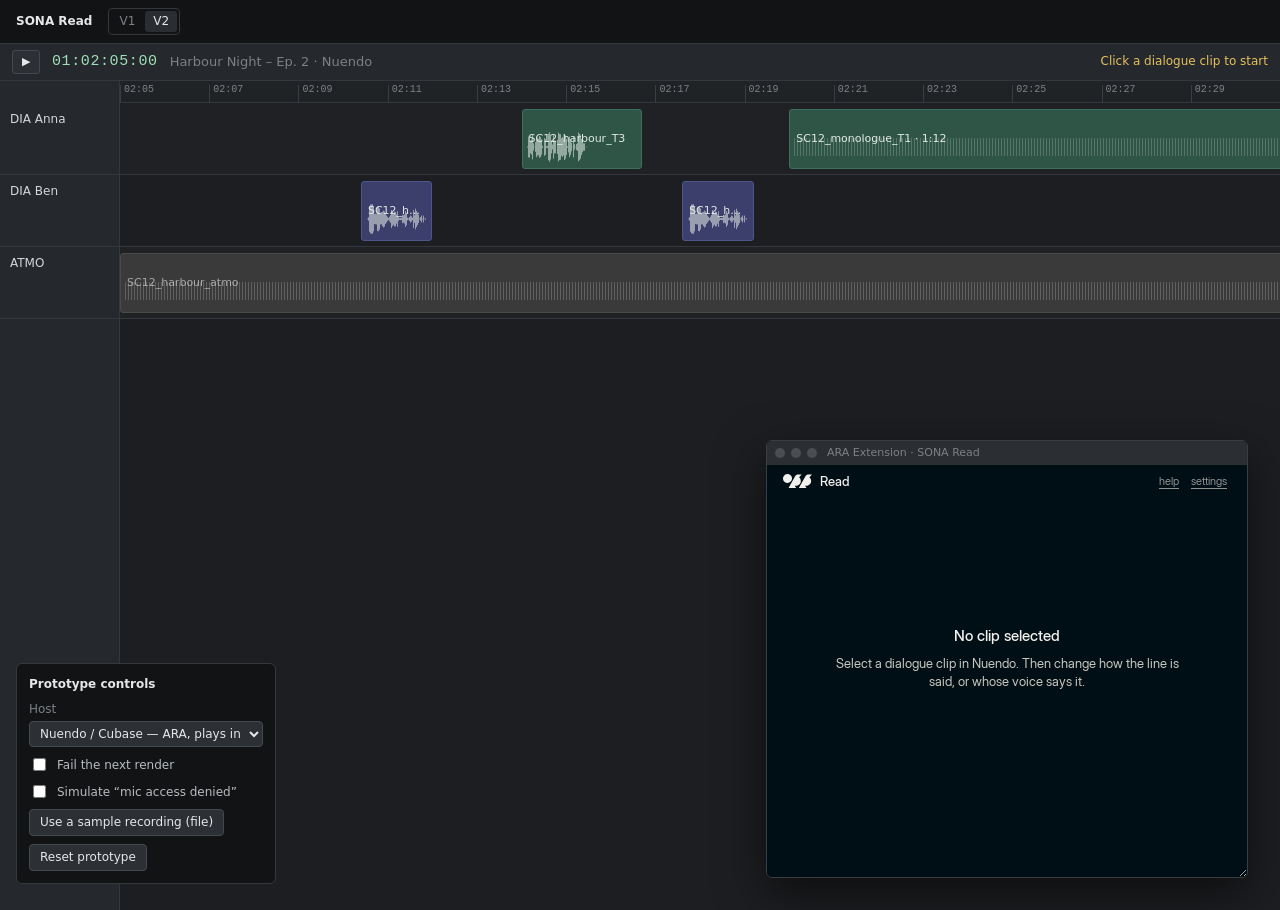
==== prototype/flow-1-read-v3/index.html @ c4835a4c "Prototype V1/V2: take length follows the read, word-fix fixes, no length warning - Takes are stretch" ====
<!doctype html>
<html lang="en">
<head>
  <meta charset="utf-8">
  <meta name="viewport" content="width=device-width, initial-scale=1">
  <title>SONA Read — prototype V2</title>
  <link rel="stylesheet" href="styles.css">
  <link rel="stylesheet" href="sona-v3.css">
  <style>
    /* Prototype version switch (not part of the product) */
    .proto-bar { align-items: center; }
    .proto-ver { display: inline-flex; gap: 2px; padding: 2px; border: 1px solid var(--host-border); border-radius: 4px; align-self: center; }
    .proto-ver a { padding: 2px 8px; border-radius: 3px; color: var(--host-text-dim); text-decoration: none; font-weight: 500; }
    .proto-ver a:hover { color: #e6e7e8; }
    .proto-ver a[aria-current="page"] { background: #2a2e33; color: #e6e7e8; }
  </style>
</head>
<body>

  <!-- Prototype bar (not part of the product) -->
  <header class="proto-bar">
    <div class="proto-bar__title"><strong>SONA Read</strong></div>
    <nav class="proto-ver" aria-label="Prototype version"><a href="../flow-1-read-v2/index.html" data-port="5174">V1</a><a href="../flow-1-read-v3/index.html" data-port="5176" aria-current="page">V2</a></nav>
  </header>

  <!-- Fake host (DAW) -->
  <main class="host" id="host">
    <div class="host__transport">
      <button class="host-btn" id="hostPlay" title="Play the selected clip from the timeline (Space when the host has focus)">▶</button>
      <span class="host__tc num" id="hostTc">01:02:05:00</span>
      <span class="host__project" id="hostProject">Harbour Night – Ep. 2 · Nuendo</span>
      <span class="host__hint" id="hostHint">Click a dialogue clip to start</span>
    </div>

    <div class="host__arrange">
      <div class="host__tracks" id="trackHeads"></div>
      <div class="host__timeline" id="timeline">
        <div class="ruler" id="ruler"></div>
        <div class="lanes" id="lanes"></div>
        <div class="drop-new" id="dropNew">Drop here to create a new track</div>
        <div class="host__playhead" id="hostPlayhead" hidden></div>
      </div>
    </div>

    <!-- Plugin window, as the host shows it -->
    <section class="plug-window" id="plugWindow" aria-label="SONA Read plugin window">
      <div class="plug-window__chrome" id="plugChrome">
        <span class="chrome-dots" aria-hidden="true"><i></i><i></i><i></i></span>
        <span class="chrome-title" id="chromeTitle">ARA Extension · SONA Read</span>
      </div>

      <!-- ===== SONA plugin UI ===== -->
      <div class="sona" id="sona" data-state="noclip">
        <header class="s-header">
          <div class="s-brand">
            <img src="assets/logo/SONA_Bildmarke_Light.svg" alt="SONA" class="s-brand__mark">
            <span class="s-brand__name">Read</span>
          </div>
          <nav class="s-header__links">
            <button class="link" type="button" title="How SONA Read works" id="helpBtn">help</button>
            <button class="link" type="button" title="Settings (prototype: not built)">settings</button>
          </nav>
        </header>

        <!-- The line being fixed: its own full-width section (never an input slot) -->
        <section class="s-line" id="clip" hidden>
          <div class="s-line__meta">
            <span class="s-line__lock" title="The original clip. SONA never overwrites it."><svg viewBox="0 0 16 16" aria-hidden="true"><rect x="3.5" y="7" width="9" height="6.5" rx="1"/><path d="M5.5 7V5a2.5 2.5 0 0 1 5 0v2"/></svg></span>
            <b id="clipWho">ANNA</b><span id="clipMeta">· 2.7 s · SC12_harbour_T3</span>
          </div>
          <div class="s-line__text" id="clipText" data-fill>We have to leave before the storm reaches the coast.</div>
          <button class="pbtn" id="playOriginal" type="button" aria-label="Play the original" title="Play the original">
            <svg class="pbtn__ring" viewBox="0 0 34 34" aria-hidden="true"><circle cx="17" cy="17" r="16"/></svg>
            <svg class="pbtn__play" viewBox="0 0 16 16" aria-hidden="true"><path d="M5 3.5v9l7-4.5z"/></svg>
            <canvas class="pbtn__wave" aria-hidden="true"></canvas>
          </button>
          <div class="s-line__full" id="clipFull"><span data-fill></span></div>
        </section>

        <!-- Direction: what to change, described by the result. Chosen up front, one reference per direction -->
        <div class="s-dir" id="dirRow" role="radiogroup" aria-label="What to change" hidden></div>

        <!-- The result: take cells + the player (or the record / voice start) as one block, centred in the free space -->
        <div class="s-result" id="result">
          <div class="s-takes" id="takesRow" hidden>
            <span class="s-takes__label">Take</span>
            <div class="s-takes__chips" id="takeChips"></div>
          </div>
          <div class="s-work" id="work"></div>
        </div>

        <!-- Status line: only when there is something to say or do -->
        <p class="s-status" id="status" aria-live="polite"></p>
        <p class="s-substatus" id="substatus" hidden></p>

        <!-- Bottom row: the AI notice (required on every SONA render) on the left, actions on the right -->
        <div class="s-actions">
          <p class="s-foot" title="Results are AI generated. Please ensure human review prior to external use. Every take carries a SONA Verify watermark.">AI-generated · SONA Verify</p>
          <div class="s-actions__right">
            <div class="s-actions__left" id="actionsLeft"></div>
            <div class="split" id="primaryGroup">
              <button class="btn btn--primary" id="primary" type="button" disabled>Render take</button>
              <button class="btn btn--primary split__next" id="primaryNext" type="button" hidden aria-label="Apply and go to the next line">&amp; next<svg viewBox="0 0 12 12" aria-hidden="true"><path d="M4.5 3 7.5 6l-3 3"/></svg></button>
            </div>
          </div>
        </div>

        <input type="file" id="fileInput" accept="audio/*,.wav,.aif,.aiff,.mp3,.m4a" hidden>
        <div class="s-dropover" aria-hidden="true" id="dropText">Drop a recording to use its intonation</div>
      </div>
    </section>
  </main>

  <!-- Prototype controls (not part of the product) -->
  <aside class="proto-panel" id="protoPanel">
    <div class="proto-panel__title">Prototype controls</div>
    <label class="proto-field">Host
      <select id="optHost">
        <option value="nuendo">Nuendo / Cubase — ARA, plays in place</option>
        <option value="reaper">REAPER — ARA + item takes</option>
        <option value="protools">Pro Tools — AudioSuite render</option>
        <option value="premiere">Premiere Pro — panel, new track</option>
      </select>
    </label>
    <label class="proto-check"><input type="checkbox" id="optFailNext"> Fail the next render</label>
    <label class="proto-check"><input type="checkbox" id="optDenyMic"> Simulate “mic access denied”</label>
    <button class="proto-btn" id="optSample" type="button">Use a sample recording (file)</button>
    <button class="proto-btn" id="optReset" type="button">Reset prototype</button>
  </aside>

  <script>
    // Each version also runs on its own local server (5174 = v2, 5176 = v3): point the switch there
    (function () {
      if (location.port !== '5174' && location.port !== '5176') return;
      document.querySelectorAll('.proto-ver a').forEach(function (a) { a.href = location.protocol + '//' + location.hostname + ':' + a.dataset.port + '/'; });
    })();
  </script>
  <script src="app.js"></script>
</body>
</html>
---- prototype/flow-1-read-v3/styles.css ----
/* =========================================================
   SONA brand — Inter Display (from Brand Kit)
   ========================================================= */
@font-face { font-family: "Inter Display"; src: url("assets/fonts/InterDisplay-Regular.ttf") format("truetype"); font-weight: 400; font-display: swap; }
@font-face { font-family: "Inter Display"; src: url("assets/fonts/InterDisplay-Medium.ttf") format("truetype"); font-weight: 500; font-display: swap; }
@font-face { font-family: "Inter Display"; src: url("assets/fonts/InterDisplay-SemiBold.ttf") format("truetype"); font-weight: 600; font-display: swap; }
@font-face { font-family: "Inter Display"; src: url("assets/fonts/InterDisplay-Bold.ttf") format("truetype"); font-weight: 700; font-display: swap; }

/* =========================================================
   SONA UI tokens (draft v0.1, from research doc 08 §10,
   colour roles from doc 10 §2.1)
   Sky  = the actor's voice (clip chip, every rendered take)
   Neutral + mic icon = your read
   Burn = actions and live states only (record lamp, primary, selected take, errors)
   ========================================================= */
:root {
  --sona-blue-moon: #000e16;
  --sona-diaslide: #c9c7bd;
  --sona-offwhite: #f2f1ed;
  --sona-burn: #ff4519;
  --sona-sky: #99abff;

  --bg: var(--sona-blue-moon);
  --surface-1: #0b1820;
  --surface-2: #15232c;
  --border-subtle: #2a3740;
  --border-strong: #66737b;
  --text-primary: var(--sona-offwhite);
  --text-secondary: var(--sona-diaslide);
  --text-muted: #8e9192;
  --text-disabled: #5c6569;
  --accent: var(--sona-burn);
  --accent-hover: #ff6a45;
  --accent-pressed: #e03a12;
  --on-accent: var(--sona-blue-moon);
  --actor: var(--sona-sky);
  --you: #8e9192;            /* your read: neutral grey dots + mic icon (never ships) */
  --warning: #ffc14d;
  --error-surface: #2a1410;
  --focus-ring: var(--sona-offwhite);

  --font: "Inter Display", "Inter", system-ui, sans-serif;
  --fs-caption: 11px; --lh-caption: 14px;
  --fs-meta: 11px; --lh-meta: 14px;   /* type scale: 11 · 13 · 15 */
  --fs-ui: 13px; --lh-ui: 18px;
  --fs-line: 15px; --lh-line: 20px;

  --space-1: 2px; --space-2: 4px; --space-3: 8px; --space-4: 12px; --space-5: 16px; --space-6: 24px;
  --radius-box: 2px;
  --control-h: 28px;

  --dur-1: 80ms; --dur-2: 120ms; --dur-3: 200ms;
  --ease: cubic-bezier(0.2, 0, 0, 1);

  /* Host (DAW) — deliberately neutral, not SONA brand */
  --host-bg: #1c1e21;
  --host-panel: #25282c;
  --host-border: #34383d;
  --host-text: #b9bcc0;
  --host-text-dim: #7d8186;
}

* { box-sizing: border-box; }
html, body { margin: 0; height: 100%; }
body {
  background: var(--host-bg);
  color: var(--host-text);
  font: 13px/1.4 system-ui, -apple-system, "Segoe UI", sans-serif;
  overflow: hidden;
}
.num { font-variant-numeric: tabular-nums; }
:focus-visible { outline: 2px solid var(--focus-ring); outline-offset: 2px; }
[hidden] { display: none !important; }

/* =========================================================
   Prototype bar & panel (outside the product)
   ========================================================= */
.proto-bar {
  display: flex; gap: 16px; align-items: baseline; flex-wrap: wrap;
  padding: 8px 16px; background: #111315; border-bottom: 1px solid var(--host-border);
  font-size: 12px; color: var(--host-text-dim);
}
.proto-bar__title strong { color: #e6e7e8; }
.proto-panel {
  position: fixed; left: 16px; bottom: 16px; width: 260px; z-index: 20;
  background: #111315; border: 1px solid var(--host-border); border-radius: 6px;
  padding: 12px; font-size: 12px; color: var(--host-text);
  display: flex; flex-direction: column; gap: 8px;
}
.proto-panel__title { font-weight: 600; color: #e6e7e8; }
.proto-check { display: flex; gap: 8px; align-items: center; cursor: pointer; }
.proto-btn {
  align-self: flex-start; background: #2c3035; color: #e6e7e8; border: 1px solid #44494f;
  border-radius: 4px; padding: 4px 10px; font: inherit; cursor: pointer;
}
.proto-btn:hover { background: #353a40; }
.proto-panel__keys { margin: 0; color: var(--host-text-dim); line-height: 1.5; }
.proto-field { display: flex; flex-direction: column; gap: 4px; color: var(--host-text-dim); }
.proto-field select {
  font: inherit; color: #e6e7e8; background: #2c3035; border: 1px solid #44494f; border-radius: 4px; padding: 4px 6px;
}
.proto-panel__keys b { color: var(--host-text); font-weight: 600; }

/* =========================================================
   Host (fake DAW)
   ========================================================= */
.host { position: relative; height: calc(100% - 34px); display: flex; flex-direction: column; }
.host__transport {
  display: flex; align-items: center; gap: 12px; padding: 6px 12px;
  background: var(--host-panel); border-bottom: 1px solid var(--host-border);
}
.host-btn {
  width: 28px; height: 24px; border-radius: 3px; border: 1px solid #44494f;
  background: #2c3035; color: #e6e7e8; cursor: pointer; font-size: 11px;
}
.host-btn[aria-pressed="true"] { background: #3d7a5a; border-color: #4f9a72; }
.host__tc { font: 15px/1 ui-monospace, "SF Mono", Menlo, monospace; color: #9fe0b8; letter-spacing: 0.04em; }
.host__project { color: var(--host-text-dim); }
.host__hint { margin-left: auto; color: #e6c15c; font-size: 12px; }

.host__arrange { flex: 1; display: flex; min-height: 0; }
.host__tracks { width: 120px; flex: none; background: var(--host-panel); border-right: 1px solid var(--host-border); padding-top: 22px; }
.track-head { height: 72px; padding: 8px 10px; border-bottom: 1px solid var(--host-border); font-size: 12px; color: #d4d6d9; }
.host__timeline { position: relative; flex: 1; overflow: hidden; }
.ruler { height: 22px; border-bottom: 1px solid var(--host-border); position: relative; background: #202326; }
.ruler span { position: absolute; top: 4px; font: 10px/1 ui-monospace, Menlo, monospace; color: var(--host-text-dim); padding-left: 3px; border-left: 1px solid #3a3e43; height: 18px; }
.lane { position: relative; height: 72px; border-bottom: 1px solid var(--host-border); }
.lane:nth-child(odd) { background: #1f2124; }

.clip {
  position: absolute; top: 6px; height: 60px; border-radius: 3px; overflow: hidden;
  background: #2f5547; border: 1px solid #3f6f5d; color: #dfe9e4; cursor: pointer;
  font-size: 11px; padding: 3px 6px; text-align: left; font-family: inherit;
}
.clip[data-track="1"] { background: #3c3f6b; border-color: #50548a; }
.clip[data-track="2"] { background: #3a3a3a; border-color: #4a4a4a; cursor: default; color: #a8a8a8; }
.clip:hover:not([data-track="2"]) { filter: brightness(1.12); }
.clip[aria-selected="true"] { outline: 2px solid #f0f0f0; outline-offset: -1px; filter: brightness(1.15); }
.clip__name { white-space: nowrap; overflow: hidden; text-overflow: ellipsis; display: block; }
.clip__wave { position: absolute; left: 4px; right: 4px; bottom: 6px; height: 30px; opacity: .55; }
.clip__tag {
  position: absolute; right: 4px; top: 3px; font-size: 10px; padding: 0 4px; border-radius: 2px;
  background: var(--sona-sky); color: var(--sona-blue-moon); font-weight: 600;
}
/* plays in place (ARA, not printed) vs written into the timeline */
.clip__tag--virtual { background: transparent; color: var(--sona-sky); border: 1px dashed var(--sona-sky); }
.clip__take {
  position: absolute; left: 4px; bottom: 2px; font-size: 10px; color: #fff; background: rgba(0,0,0,.45);
  padding: 0 4px; border-radius: 2px;
}
.clip--sona { background: #2c355e; border-color: var(--sona-sky); cursor: default; }
.lane.is-drop, .drop-new.is-drop { background: rgba(153,171,255,.12); }
.drop-new {
  height: 40px; margin: 6px 8px; border: 1px dashed #3a3e43; border-radius: 3px; display: none;
  align-items: center; justify-content: center; color: var(--host-text-dim); font-size: 11px;
}
body.is-dragging .drop-new { display: flex; }
.host__playhead { position: absolute; top: 0; bottom: 0; width: 1px; background: #f0f0f0; pointer-events: none; }

/* Plugin window as hosted */
.plug-window {
  position: absolute; right: 32px; bottom: 32px; z-index: 10;
  border-radius: 6px; overflow: hidden; box-shadow: 0 16px 48px rgba(0,0,0,.55);
  border: 1px solid #3a3e43; background: var(--bg);
}
.plug-window__chrome {
  height: 24px; display: flex; align-items: center; gap: 10px; padding: 0 8px;
  background: #2b2e32; color: var(--host-text-dim); font-size: 11px; cursor: move; user-select: none;
}
.chrome-dots { display: inline-flex; gap: 6px; }
.chrome-dots i { width: 10px; height: 10px; border-radius: 50%; background: #4a4e53; display: block; }

/* =========================================================
   SONA plugin UI
   ========================================================= */
.sona {
  width: 480px; height: 376px; min-width: 420px; min-height: 330px; max-width: 900px; max-height: 640px;
  resize: both; overflow: hidden;
  display: flex; flex-direction: column;
  padding: 0 var(--space-4) var(--space-2);
  background: var(--bg); color: var(--text-primary);
  font-family: var(--font); font-size: var(--fs-ui); line-height: var(--lh-ui);
  -webkit-font-smoothing: antialiased;
}
.sona button { font-family: var(--font); }

/* Header */
.s-header { height: 32px; flex: none; display: flex; align-items: center; justify-content: space-between; }
.s-brand { display: flex; align-items: center; gap: var(--space-3); }
.s-brand__mark { height: 14px; width: auto; display: block; }
.s-brand__name { font-size: var(--fs-ui); font-weight: 500; color: var(--text-primary); letter-spacing: .01em; }
.s-header__links { display: flex; gap: var(--space-2); }

/* Tertiary link (brand: underlined text link) */
.link {
  background: none; border: 0; color: var(--text-secondary); cursor: pointer;
  font: 400 var(--fs-meta)/var(--lh-meta) var(--font);
  text-decoration: underline; text-underline-offset: 3px; text-decoration-thickness: 1px;
  padding: 4px 4px; min-height: 24px;
}
.link:hover { color: var(--text-primary); }
.link:disabled { opacity: .4; cursor: default; }

/* Clip chip */
.s-clip {
  flex: none; border: 1px solid var(--border-subtle); background: var(--surface-1);
  border-radius: var(--radius-box); padding: 6px var(--space-3) 6px; margin-bottom: var(--space-3);
}
.s-clip__row { display: flex; align-items: center; gap: var(--space-3); min-width: 0; }
.voice-dot { width: 10px; height: 10px; border-radius: 50%; background: var(--actor); flex: none; }
.s-clip__who { color: var(--actor); font-weight: 600; font-size: var(--fs-meta); letter-spacing: .08em; }
.s-clip__meta { color: var(--text-secondary); font-size: var(--fs-meta); white-space: nowrap; overflow: hidden; text-overflow: ellipsis; min-width: 0; flex: 1; }
.s-clip__lock { color: var(--text-muted); display: inline-flex; }
.s-clip__lock svg { width: 14px; height: 14px; fill: none; stroke: currentColor; stroke-width: 1.5; }
.s-clip__text { margin: 2px 0 0 18px; color: var(--text-muted); font-size: var(--fs-meta); line-height: var(--lh-meta); white-space: nowrap; overflow: hidden; text-overflow: ellipsis; }
.s-clip[data-warn="true"] { border-color: var(--warning); }
.s-clip[data-warn="true"] .s-clip__meta { color: var(--warning); }

/* Icon button */
.icon-btn {
  width: 24px; height: 24px; flex: none; display: inline-grid; place-items: center;
  background: none; border: 0; color: var(--text-secondary); cursor: pointer; border-radius: var(--radius-box);
}
.icon-btn:hover { background: var(--surface-2); color: var(--text-primary); }
.icon-btn svg { width: 14px; height: 14px; fill: currentColor; }
.icon-btn:disabled { opacity: .3; cursor: default; background: none; }
.icon-btn[data-playing="true"] { color: var(--actor); }

/* Work area */
.s-work { flex: 1; min-height: 0; display: flex; flex-direction: column; justify-content: center; gap: var(--space-3); }
/* Once there is a read / take, the strips sit right under the clip chip — the eye goes clip → read → take */
.sona[data-state="review"] .s-work,
.sona[data-state="rendering"] .s-work,
.sona[data-state="takes"] .s-work,
.sona[data-state="applied"] .s-work { justify-content: flex-start; padding-top: var(--space-2); }
.work-empty { text-align: center; display: flex; flex-direction: column; align-items: center; gap: var(--space-3); }
.work-empty__title { font-size: var(--fs-line); line-height: var(--lh-line); font-weight: 500; margin: 0; }
.work-empty__text { color: var(--text-secondary); margin: 0; max-width: 360px; font-size: var(--fs-ui); }

/* "How it works" model: actor voice + your read -> take */
.model { display: flex; align-items: center; gap: var(--space-3); color: var(--text-secondary); font-size: var(--fs-meta); margin-top: var(--space-2); }
.model__item { display: inline-flex; align-items: center; gap: 6px; }
.model__op { color: var(--text-muted); }
.model .voice-dot { width: 8px; height: 8px; }
.mic-ico { width: 14px; height: 14px; fill: none; stroke: var(--you); stroke-width: 1.5; flex: none; }


/* Record control */
.rec { display: flex; align-items: center; gap: var(--space-4); }
.rec-btn {
  width: 44px; height: 44px; border-radius: 50%; flex: none; cursor: pointer; padding: 0;
  border: 2px solid var(--accent); background: transparent; display: grid; place-items: center;
  transition: transform var(--dur-2) var(--ease);
}
.rec-btn::after { content: ""; width: 16px; height: 16px; border-radius: 50%; background: var(--accent); transition: border-radius var(--dur-2) var(--ease); }
.rec-btn:disabled { opacity: .4; cursor: default; transform: none; }
.rec-btn[data-mode="armed"] { animation: blink 1s steps(1) infinite; }
.rec-btn[data-mode="recording"] { background: var(--accent); }
.rec-btn[data-mode="recording"]::after { background: var(--on-accent); border-radius: 2px; width: 12px; height: 12px; }
@keyframes blink { 50% { opacity: .25; } }
.rec__text { display: flex; flex-direction: column; gap: 2px; min-width: 0; }
.rec__title { font-size: var(--fs-line); line-height: var(--lh-line); font-weight: 500; }
.rec__sub { color: var(--text-secondary); font-size: var(--fs-meta); }
.rec__mic { display: inline-flex; align-items: center; gap: 6px; color: var(--text-muted); font-size: var(--fs-meta); }
.rec__count { font-size: 28px; line-height: 1; font-weight: 500; color: var(--accent); font-variant-numeric: tabular-nums; min-width: 44px; text-align: center; }
.rec__time { font-size: var(--fs-line); font-weight: 500; }
.rec__time .lamp { display: inline-block; width: 8px; height: 8px; border-radius: 50%; background: var(--accent); margin-right: 6px; vertical-align: 1px; }
.rec__time small { color: var(--text-muted); font-size: var(--fs-meta); font-weight: 400; }

/* Centered record block: dot ring + button on top, text below */
.rec--stack { flex-direction: column; align-items: center; text-align: center; gap: 2px; }
.rec--stack .rec__mic { justify-content: center; margin-top: 2px; }
.rec--stack .rec__sub { display: inline-flex; align-items: center; gap: 6px; }
.rec--locked .rec-stage { opacity: .45; }
.rec-stage { position: relative; width: 100px; height: 100px; flex: none; }
.rec-ring { position: absolute; inset: 0; width: 100%; height: 100%; }
.rec-stage .rec-btn { position: absolute; left: 50%; top: 50%; width: 44px; height: 44px; margin: -22px 0 0 -22px; }
/* Hover micro-animation: the lamp grows a step, the ring arms outward (JS, stepped) */
.rec-btn[data-act="record"]:hover:not(:disabled)::after,
.rec-btn[data-act="record"]:focus-visible::after { transform: scale(1.18); }
.rec-btn::after { transition: transform var(--dur-2) steps(2, end), border-radius var(--dur-2) var(--ease); }
.rec-btn[data-act="record"]:active:not(:disabled) { transform: scale(.96); }
.rec-btn__count { font: 500 20px/1 var(--font); color: var(--accent); }
.rec-btn[data-mode="armed"]::after { display: none; }
.rec-btn[data-mode="armed"] { animation: none; }

/* Count-in: only the digits */
.rec__bigcount { font: 500 64px/1 var(--font); color: var(--text-primary); letter-spacing: -.02em; }
/* Recording: stop + timer on one row, the live read strip below */
.rec--row { justify-content: center; gap: var(--space-4); }
.rec--row .rec-btn { width: 40px; height: 40px; }
.rec__or { color: var(--text-muted); font-size: var(--fs-meta); margin: 6px 0 2px; }
.btn--file { display: inline-flex; align-items: center; gap: 8px; }
.btn--sm { height: 24px; padding: 0 10px; gap: 6px; font-size: var(--fs-meta); margin-left: var(--space-2); }
.btn--file .mic-ico { stroke: var(--text-secondary); }
.btn--file:disabled { opacity: .4; cursor: default; }

/* Read longer / shorter than the original */
.strip__label .num.warn { color: var(--warning); cursor: help; }

/* Take label: two lines — "Take 1 · 3.0 s ✓" and the voice in grey */
.strip__lines { display: flex; flex-direction: column; gap: 1px; min-width: 0; line-height: 16px; }
.strip__lines > span { white-space: nowrap; overflow: hidden; text-overflow: ellipsis; }
.strip__sub { font-size: var(--fs-caption); color: var(--text-muted); }
.verify { color: var(--text-muted); font-size: var(--fs-caption); cursor: help; }
.is-rendering .strip__sub { color: var(--text-secondary); }

/* Primary while rendering: progress ring + word, not clickable */
.btn--busy { cursor: default; display: inline-flex; align-items: center; gap: 8px; }
.btn--busy:hover { background: var(--accent) !important; }
.btn-ring { width: 14px; height: 14px; transform: rotate(-90deg); flex: none; }
.btn-ring circle { fill: none; stroke-width: 2; }
.btn-ring__bg { stroke: rgba(0, 14, 22, .25); }
.btn-ring__fg { stroke: var(--on-accent); transition: stroke-dasharray var(--dur-3) linear; }

/* Strips (your read / take) */
.strip { display: grid; grid-template-columns: 112px 1fr auto; align-items: center; gap: var(--space-3); min-height: 36px; }
.strip__label { display: flex; align-items: center; gap: 6px; min-width: 0; font-size: var(--fs-meta); color: var(--text-secondary); white-space: nowrap; }
.strip__label b { font-weight: 500; color: var(--text-primary); }
.strip--take .strip__label b { color: var(--actor); }
.strip canvas { width: 100%; height: 42px; display: block; }
.strip__tools { display: flex; gap: 2px; align-items: center; }
.strip--live canvas { height: 42px; }

/* Level meter (dot ladder) */
.meter { display: flex; gap: 3px; align-items: center; }
.meter i { width: 4px; height: 4px; border-radius: 50%; background: var(--border-subtle); display: block; }
.meter i.on { background: var(--text-primary); }
.meter i.peak { background: var(--accent); }

/* Progress dots (stepped) */
.progress-dots { display: flex; gap: 3px; }
.progress-dots i { width: 4px; height: 4px; border-radius: 50%; background: var(--border-subtle); display: block; }
.progress-dots i.on { background: var(--actor); }

/* Error box */
.err {
  display: flex; gap: var(--space-3); align-items: flex-start; background: var(--error-surface);
  border-left: 2px solid var(--accent); padding: var(--space-3); border-radius: var(--radius-box);
  font-size: var(--fs-meta); line-height: var(--lh-meta); color: var(--text-primary);
}
.err svg { width: 14px; height: 14px; fill: none; stroke: var(--accent); stroke-width: 1.5; flex: none; margin-top: 1px; }
.err p { margin: 0; }
.err .muted { color: var(--text-secondary); }

/* Status line */
.s-status {
  flex: none; margin: var(--space-3) 0 0; min-height: var(--lh-meta);
  font-size: var(--fs-meta); line-height: var(--lh-meta); color: var(--text-secondary);
  white-space: nowrap; overflow: hidden; text-overflow: ellipsis;
}
.s-status .actor { color: var(--actor); }
.s-status .ok { color: var(--text-primary); }
.s-status .err-text { color: var(--accent); }
.s-status .link { padding: 0 2px; min-height: 0; vertical-align: baseline; }

.s-substatus {
  flex: none; margin: 0; font-size: var(--fs-caption); line-height: var(--lh-caption); color: var(--text-muted);
  white-space: nowrap; overflow: hidden; text-overflow: ellipsis;
}
.s-substatus .warn { color: var(--warning); }

/* Takes row */
.s-takes { flex: none; display: flex; align-items: center; gap: var(--space-3); height: 28px; margin-bottom: var(--space-2); }
.s-takes__label { color: var(--text-muted); font-size: var(--fs-meta); }
.s-takes__chips { display: flex; gap: var(--space-2); align-items: center; }
.s-takes__orig { margin-left: auto; }
.chip {
  height: 24px; min-width: 32px; padding: 0 8px; display: inline-flex; align-items: center; gap: 6px;
  background: none; border: 1px solid var(--border-subtle); border-radius: var(--radius-box);
  color: var(--text-primary); cursor: pointer; font: 500 var(--fs-ui)/1 var(--font); font-variant-numeric: tabular-nums;
}
.chip:hover { border-color: var(--border-strong); }
.chip__dot { width: 8px; height: 8px; border-radius: 50%; border: 1.5px solid var(--actor); flex: none; }
.chip[aria-pressed="true"] { border-color: var(--accent); }
.chip[aria-pressed="true"] .chip__dot { background: var(--accent); border-color: var(--accent); }
.chip[data-status="rendering"] .chip__dot { border-color: var(--actor); animation: blink .8s steps(1) infinite; }
.chip[data-status="failed"] .chip__dot { border-color: var(--accent); border-style: dashed; }
.chip[data-status="failed"] { color: var(--accent); }
.chip__tick { width: 10px; height: 10px; fill: none; stroke: var(--text-primary); stroke-width: 2; }
.chip--add { color: var(--text-secondary); min-width: 24px; padding: 0 6px; }

/* Action row */
.s-actions { flex: none; display: flex; align-items: center; justify-content: space-between; gap: var(--space-3); height: 40px; }
.s-actions__left { display: flex; align-items: center; gap: var(--space-2); min-width: 0; }
.btn {
  height: var(--control-h); padding: 0 var(--space-4); border-radius: var(--radius-box); cursor: pointer;
  font: 500 var(--fs-ui)/1 var(--font); white-space: nowrap;
  transition: background var(--dur-1) var(--ease);
}
.btn--primary { background: var(--accent); color: var(--on-accent); border: 0; }
.btn--primary:hover:not(:disabled) { background: var(--accent-hover); }
.btn--primary:active:not(:disabled) { background: var(--accent-pressed); }
.btn--primary:disabled { opacity: .4; cursor: default; }
.btn--secondary { background: transparent; color: var(--text-primary); border: 1px solid var(--border-strong); }
.btn--secondary:hover { background: var(--surface-2); }
.drag-chip {
  display: inline-flex; align-items: center; gap: 6px; height: var(--control-h); padding: 0 var(--space-3);
  border: 1px dashed var(--border-strong); border-radius: var(--radius-box); color: var(--text-secondary);
  font-size: var(--fs-meta); cursor: grab; user-select: none; white-space: nowrap;
}
.drag-chip svg { width: 12px; height: 12px; fill: none; stroke: currentColor; stroke-width: 1.5; }

/* Drop an existing recording onto the plugin */
.sona { position: relative; }
.s-dropover {
  display: none; position: absolute; inset: 40px 12px 12px; z-index: 5;
  align-items: center; justify-content: center; text-align: center;
  border: 1.5px dashed var(--text-secondary); border-radius: var(--radius-box);
  background: rgba(0, 14, 22, .88); color: var(--text-primary); font-size: var(--fs-line); font-weight: 500;
  pointer-events: none;
}
.sona.is-file-drop .s-dropover { display: flex; }

/* Footer */
.s-footer {
  flex: none; height: 22px; display: flex; align-items: center; justify-content: space-between; gap: var(--space-3);
  color: var(--text-muted); font-size: var(--fs-caption); line-height: var(--lh-caption);
  border-top: 1px solid var(--border-subtle);
}
.s-footer { justify-content: flex-end; }

@media (prefers-reduced-motion: reduce) {
  * { animation: none !important; transition-duration: 0ms !important; }
}

/* Direction: what to change, described by the result (chosen up front) */
.s-dir { flex: none; display: grid; grid-template-columns: 1fr 1fr; gap: var(--space-2); margin-bottom: var(--space-3); }
.s-dir[hidden] { display: none; }
.s-dir__opt {
  display: grid; grid-template-columns: 10px 1fr; column-gap: 8px; align-items: center; text-align: left;
  padding: 5px var(--space-3); min-height: 38px; cursor: pointer;
  background: transparent; border: 1px solid var(--border-subtle); border-radius: var(--radius-box); color: var(--text-secondary);
  transition: border-color var(--dur-1) var(--ease), background var(--dur-1) var(--ease);
}
.s-dir__opt::before {
  content: ""; grid-row: 1 / span 2; width: 8px; height: 8px; border-radius: 50%; border: 1.5px solid var(--border-strong);
}
.s-dir__opt b { font: 500 var(--fs-ui)/var(--lh-ui) var(--font); color: var(--text-secondary); }
.s-dir__opt span { grid-column: 2; font-size: var(--fs-caption); line-height: var(--lh-caption); color: var(--text-muted); }
.s-dir__opt:hover:not(:disabled) { border-color: var(--border-strong); }
.s-dir__opt[aria-checked="true"] { background: var(--surface-2); border-color: var(--border-strong); }
.s-dir__opt[aria-checked="true"]::before { background: var(--accent); border-color: var(--accent); }
.s-dir__opt[aria-checked="true"] b { color: var(--text-primary); }
.s-dir__opt:disabled { opacity: .4; cursor: default; }
.s-dir__opt:focus-visible { outline: 1px solid var(--focus-ring); outline-offset: 1px; }

/* Voice: the input is a recording of the new voice, so the drop target is the main action */
.voice-drop {
  display: flex; flex-direction: column; align-items: center; gap: 2px; width: 100%;
  padding: var(--space-5) var(--space-4); cursor: pointer; font-family: var(--font);
  background: var(--surface-1); color: var(--text-primary);
  border: 1px dashed var(--border-strong); border-radius: var(--radius-box);
  transition: border-color var(--dur-1) var(--ease), background var(--dur-1) var(--ease);
}
.voice-drop:hover, .voice-drop:focus-visible { border-color: var(--text-secondary); background: var(--surface-2); outline: none; }
.voice-drop__icon { display: grid; place-items: center; width: 40px; height: 40px; margin-bottom: var(--space-3);
  border: 1px solid var(--border-strong); border-radius: 50%; }
.voice-drop__icon svg { width: 18px; height: 18px; fill: none; stroke: var(--text-secondary); stroke-width: 1.3; }
.voice-drop:hover .voice-drop__icon svg { stroke: var(--text-primary); }

/* Voice: SONA voices as the second path (list from the client's screenshots) */
.sona[data-state="ready"] .voice-drop { padding: var(--space-4); }
.sona[data-state="ready"] .voice-drop__icon { width: 32px; height: 32px; margin-bottom: var(--space-2); }
.voice-lib { position: relative; display: flex; align-items: center; justify-content: center; gap: var(--space-3); }
.voice-lib .rec__or { margin: 0; }
.voice-lib__btn { margin-left: 0; }
.voice-lib__btn .mic-ico { stroke: var(--text-secondary); }
.chev { width: 12px; height: 12px; fill: none; stroke: currentColor; stroke-width: 1.5; margin-left: 2px; }
.voice-menu {
  position: absolute; bottom: calc(100% + 4px); left: 50%; transform: translateX(-50%); z-index: 5;
  width: 280px; max-height: 210px; overflow: auto; padding: var(--space-2) 0;
  background: var(--surface-1); border: 1px solid var(--border-strong); border-radius: var(--radius-box);
  box-shadow: 0 8px 24px rgba(0, 0, 0, .45);
}
.voice-menu__group { display: block; padding: 6px var(--space-4) 2px; font-size: var(--fs-caption); letter-spacing: .08em; text-transform: uppercase; color: var(--text-muted); }
.voice-menu__item {
  width: 100%; display: flex; align-items: center; justify-content: space-between; gap: var(--space-3);
  min-height: 28px; padding: 0 var(--space-4); background: none; border: 0; cursor: pointer; text-align: left;
  color: var(--text-primary); font: 400 var(--fs-ui)/var(--lh-ui) var(--font);
}
.voice-menu__item:hover, .voice-menu__item:focus-visible { background: var(--surface-2); outline: none; }
.voice-menu__name { min-width: 0; overflow: hidden; text-overflow: ellipsis; white-space: nowrap; }
.voice-menu__name small, .voice-pick .muted { color: var(--text-muted); font-size: var(--fs-meta); }
.tag { flex: none; font-size: 10px; line-height: 16px; letter-spacing: .06em; text-transform: uppercase; color: var(--text-secondary);
  border: 1px solid var(--border-subtle); border-radius: var(--radius-box); padding: 0 5px; }
.strip--lib .voice-pick { display: flex; align-items: center; gap: var(--space-3); min-width: 0; height: 28px; }
.strip--lib .voice-pick b { font-weight: 500; white-space: nowrap; overflow: hidden; text-overflow: ellipsis; }

/* =========================================================
   v2 — UX pass for dialogue editors
   ========================================================= */
/* "Hear the line first" (ADR habit) */
.guide-toggle { display: inline-flex; align-items: center; gap: 6px; margin-top: 2px; cursor: pointer;
  color: var(--text-secondary); font-size: var(--fs-meta); line-height: var(--lh-meta); }
.guide-toggle input { appearance: none; width: 12px; height: 12px; margin: 0; border: 1.5px solid var(--border-strong); border-radius: var(--radius-box); display: grid; place-items: center; cursor: pointer; }
.guide-toggle input:checked { background: var(--text-primary); border-color: var(--text-primary); }
.guide-toggle input:checked::after { content: ""; width: 6px; height: 3px; border: solid var(--bg); border-width: 0 0 1.5px 1.5px; transform: translateY(-1px) rotate(-45deg); }
.guide-toggle:hover { color: var(--text-primary); }
.rec__guide { display: inline-flex; align-items: center; gap: 8px; font: 500 var(--fs-line)/var(--lh-line) var(--font); color: var(--actor); }
.rec--guide .rec__sub { max-width: 380px; color: var(--text-muted); }

/* "Record another": compact record control next to the takes */
.rec-mini { display: inline-flex; align-items: center; gap: 6px; }
.rec-mini__lamp { width: 8px; height: 8px; border-radius: 50%; background: var(--accent); flex: none; }
.chip:disabled { opacity: .45; cursor: default; }

/* A/B with the original, from the same moment */
.ab { display: inline-flex; border: 1px solid var(--border-subtle); border-radius: var(--radius-box); overflow: hidden; }
.ab__opt { height: 24px; padding: 0 8px; background: none; border: 0; cursor: pointer; color: var(--text-secondary);
  font: 500 var(--fs-meta)/1 var(--font); white-space: nowrap; }
.ab__opt + .ab__opt { border-left: 1px solid var(--border-subtle); }
.ab__opt:hover { background: var(--surface-2); color: var(--text-primary); }
.ab__opt[data-src="orig"][aria-pressed="true"] { color: var(--text-primary); background: var(--surface-2); }
.ab__opt[data-src="take"][aria-pressed="true"] { color: var(--actor); background: var(--surface-2); }

/* Apply & next: one primary, split in two */
.split { display: inline-flex; }
.split__next { display: inline-flex; align-items: center; gap: 4px; padding: 0 10px; border-left: 1px solid rgba(0, 14, 22, .35); border-radius: 0 var(--radius-box) var(--radius-box) 0; }
.split__next svg { width: 12px; height: 12px; fill: none; stroke: currentColor; stroke-width: 1.6; }
.split:has(.split__next:not([hidden])) #primary { border-radius: var(--radius-box) 0 0 var(--radius-box); }

/* Direction collapses to one line once there are takes */
.s-dir.is-compact { grid-template-columns: 1fr; }
.s-dir__compact { grid-template-columns: 10px auto 1fr 12px; min-height: 30px; padding: 4px var(--space-3); }
.s-dir__compact::before { grid-row: auto; }
.s-dir__compact span { grid-column: auto; }
.s-dir__compact .chev { color: var(--text-muted); }

/* Recording: timer against the original's length */
.rec__time small { white-space: nowrap; }
.rec__time .warn { color: var(--warning); }

/* v2.1 — lighter screen */
/* Clip card: the lock leads (this clip is the original, never overwritten); "▶ Original" is the one labelled play */
.s-clip__lock { color: var(--actor); }
.s-clip__text { margin-left: 22px; }
.s-clip__play {
  display: inline-flex; align-items: center; gap: 4px; height: 24px; padding: 0 8px 0 6px; flex: none; cursor: pointer;
  background: none; border: 1px solid var(--border-subtle); border-radius: var(--radius-box);
  color: var(--text-secondary); font: 500 var(--fs-meta)/1 var(--font);
}
.s-clip__play svg { width: 12px; height: 12px; fill: currentColor; }
.s-clip__play:hover { color: var(--text-primary); border-color: var(--border-strong); }
.s-clip__play[data-playing="true"] { color: var(--actor); border-color: var(--actor); }

/* Direction: one line + a small menu with both options */
.s-dir { position: relative; }
.dir-menu {
  position: absolute; top: calc(100% + 4px); left: 0; right: 0; z-index: 6; padding: var(--space-2) 0;
  background: var(--surface-1); border: 1px solid var(--border-strong); border-radius: var(--radius-box);
  box-shadow: 0 8px 24px rgba(0, 0, 0, .45);
}
.dir-menu__item {
  width: 100%; display: grid; grid-template-columns: 14px 1fr; align-items: center; gap: var(--space-3);
  padding: 6px var(--space-4); background: none; border: 0; cursor: pointer; text-align: left; font-family: var(--font);
}
.dir-menu__item:hover, .dir-menu__item:focus-visible { background: var(--surface-2); outline: none; }
.dir-menu__check .chip__tick { width: 12px; height: 12px; stroke: var(--accent); }
.dir-menu__text { display: flex; align-items: baseline; gap: var(--space-3); min-width: 0; }
.dir-menu__text b { font: 500 var(--fs-ui)/var(--lh-ui) var(--font); color: var(--text-primary); white-space: nowrap; }
.dir-menu__text small { font-size: var(--fs-meta); color: var(--text-muted); white-space: nowrap; overflow: hidden; text-overflow: ellipsis; }
.s-dir__compact[aria-expanded="true"] .chev { transform: rotate(180deg); }

/* =========================================================
   v2.2 — variant F (see clip-card-variants.html)
   ========================================================= */
/* The line: its own full-width section, no box */
.s-line { position: relative; flex: none; display: grid; grid-template-columns: 1fr auto; column-gap: var(--space-4); align-items: center;
  margin: 0 calc(-1 * var(--space-4)) var(--space-3); padding: 9px var(--space-4) 11px;
  background: var(--surface-1); border-top: 1px solid var(--border-subtle); border-bottom: 1px solid var(--border-subtle); }
.s-line[hidden] { display: none; }
.s-line__meta { display: flex; align-items: center; gap: 6px; min-width: 0; font-size: 11px; line-height: 14px; color: var(--text-muted); white-space: nowrap; overflow: hidden; }
.s-line__meta b { color: var(--actor); font-weight: 600; letter-spacing: .06em; }
.s-line__meta #clipMeta { overflow: hidden; text-overflow: ellipsis; }
.s-line__lock { display: inline-flex; color: var(--actor); }
.s-line__lock svg { width: 12px; height: 12px; fill: none; stroke: currentColor; stroke-width: 1.5; }
.s-line__text { margin-top: 4px; min-width: 0; font-size: 15px; line-height: 20px; color: var(--text-primary); white-space: nowrap; overflow: hidden; text-overflow: ellipsis; }
.s-line[data-warn="true"] .s-line__meta { color: var(--warning); }
.s-line[data-warn="true"] .s-line__text { color: var(--text-muted); }
/* the line reads itself while the original plays: dim, and what has been said turns bright white */
[data-fill] { --p: 0%; }
.s-line.is-reading [data-fill] { background: linear-gradient(90deg, #ffffff calc(var(--p) - 4%), rgba(242,241,237,.42) calc(var(--p) + 4%)); -webkit-background-clip: text; background-clip: text; color: transparent; }
/* full line on hover, only when it doesn't fit */
.s-line__full { display: none; position: absolute; left: var(--space-4); right: var(--space-4); top: calc(100% + 4px); z-index: 7;
  background: var(--surface-2); border: 1px solid var(--border-strong); border-radius: var(--radius-box); box-shadow: 0 8px 24px rgba(0,0,0,.5);
  padding: 8px 12px; font-size: 15px; line-height: 20px; color: var(--text-primary); white-space: normal; }
.s-line[data-trunc="true"] .s-line__text:hover ~ .s-line__full { display: block; }

/* One round play component (original + take): grey ring, brighter on hover */
.pbtn { position: relative; width: 34px; height: 34px; padding: 0; border: 0; background: none; cursor: pointer; color: var(--text-primary); display: grid; place-items: center; flex: none; }
.s-line .pbtn { grid-row: 1 / span 2; grid-column: 2; }
.pbtn[hidden] { display: none; }
.pbtn__ring { position: absolute; inset: 0; width: 34px; height: 34px; }
.pbtn__ring circle { fill: none; stroke: var(--border-strong); stroke-width: 1.5; transition: stroke var(--dur-2) var(--ease); }
.pbtn:hover .pbtn__ring circle { stroke: var(--text-secondary); }
.pbtn__play { width: 12px; height: 12px; fill: currentColor; margin-left: 2px; }
.pbtn__pause { display: none; width: 12px; height: 12px; fill: currentColor; }
.pbtn__wave { display: none; width: 20px; height: 16px; }
.pbtn:disabled { opacity: .4; cursor: default; }
/* original playing: only the Sky dots (no ring); hover = stop */
.s-line .pbtn.is-playing .pbtn__play, .s-line .pbtn.is-playing .pbtn__ring { display: none; }
.s-line .pbtn.is-playing .pbtn__wave { display: block; }
.s-line .pbtn.is-playing:hover .pbtn__wave { display: none; }
.s-line .pbtn.is-playing:hover .pbtn__ring { display: block; }
.s-line .pbtn.is-playing:hover::after { content: ""; width: 10px; height: 10px; border-radius: 1px; background: var(--actor); }
/* take playing: a plain pause (the waveform next to it already moves) */
.pbtn--take.is-playing .pbtn__play { display: none; }
.pbtn--take.is-playing .pbtn__pause { display: block; }
.pbtn--take.is-playing .pbtn__ring circle { stroke: var(--text-secondary); }

/* Direction: glass tray, the selection slides */
.s-dir.dirx { position: relative; display: grid; grid-template-columns: 1fr 1fr; gap: 4px; padding: 3px; margin-bottom: var(--space-3); border-radius: 8px;
  background: linear-gradient(180deg, rgba(242,241,237,.05), rgba(242,241,237,.02)); border: 1px solid rgba(242,241,237,.08); box-shadow: inset 0 1px 0 rgba(242,241,237,.04); }
.s-dir.dirx[hidden] { display: none; }
.dirx__opt { position: relative; z-index: 1; display: flex; flex-direction: column; align-items: center; gap: 2px; padding: 5px 6px 6px;
  border: 0; border-radius: 6px; background: none; cursor: pointer; font-family: var(--font); }
.dirx__title { display: inline-flex; align-items: center; gap: 6px; }
.dirx__dot { width: 6px; height: 6px; border-radius: 50%; background: var(--sona-diaslide); opacity: .45; transition: all var(--dur-2) var(--ease); }
.dirx__opt b { font: 500 13px/17px var(--font); color: var(--text-secondary); transition: color 360ms ease 80ms; }
.dirx__opt small { font: 400 11px/14px var(--font); color: var(--text-muted); transition: color 360ms ease 80ms; }
.dirx__opt:hover:not([aria-checked="true"]):not(:disabled) b { color: var(--text-primary); }
.dirx__opt[aria-checked="true"] b { color: var(--text-primary); }
.dirx__opt[aria-checked="true"] small { color: var(--text-secondary); }
.dirx__opt[aria-checked="true"] .dirx__dot { background: var(--sona-offwhite); opacity: 1; box-shadow: 0 0 6px 1px rgba(242,241,237,.45); animation: dotpop 320ms cubic-bezier(.3,.7,.2,1); }
.dirx__opt:disabled { opacity: .4; cursor: default; }
.dirx__opt:focus-visible { outline: 1px solid var(--focus-ring); outline-offset: 1px; }
@keyframes dotpop { 0% { transform: scale(.4); opacity: .4; } 60% { transform: scale(1.35); } 100% { transform: scale(1); opacity: 1; } }
.dirx__glide { position: absolute; z-index: 0; top: 3px; bottom: 3px; left: 3px; width: calc((100% - 10px) / 2); border-radius: 6px;
  translate: 0 0; transition: translate 460ms cubic-bezier(.22, 1, .36, 1);
  border: 1px solid rgba(242,241,237,.22);
  background: linear-gradient(180deg, rgba(255,255,255,.14) 0%, rgba(255,255,255,.04) 45%, rgba(255,255,255,.02) 100%), rgba(242,241,237,.04);
  -webkit-backdrop-filter: blur(10px) saturate(140%); backdrop-filter: blur(10px) saturate(140%);
  box-shadow: inset 0 1px 0 rgba(255,255,255,.28), inset 0 -1px 0 rgba(0,0,0,.25), inset 0 0 12px rgba(255,255,255,.04), 0 4px 14px rgba(0,0,0,.35), 0 0 18px rgba(242,241,237,.05); }
.dirx[data-sel="1"] .dirx__glide { translate: calc(100% + 4px) 0; }
.dirx__glide.is-moving { animation: glide-stretch 460ms cubic-bezier(.22, 1, .36, 1); }
@keyframes glide-stretch { 0% { scale: 1 1; } 35% { scale: 1.06 .94; } 100% { scale: 1 1; } }
.dirx__glide::after { content: ""; position: absolute; inset: 0; border-radius: inherit; pointer-events: none; opacity: 0;
  background: linear-gradient(105deg, transparent 30%, rgba(255,255,255,.10) 50%, transparent 70%); background-size: 250% 100%; background-position: 120% 0; }
.dirx__glide.is-moving::after { animation: sheen 520ms ease-out; }
@keyframes sheen { 0% { background-position: 120% 0; opacity: 1; } 100% { background-position: -40% 0; opacity: 0; } }

/* Ready (Tone): smaller record button whose halo follows the mic level on hover */
.ready { display: flex; flex-direction: column; align-items: center; justify-content: center; gap: 4px; flex: 1; }
.recbtn { --lvl: 0; width: 46px; height: 46px; border-radius: 50%; border: 1px solid var(--border-strong); background: none; display: grid; place-items: center; cursor: pointer;
  box-shadow: 0 0 0 calc(7px + var(--lvl) * 6px) rgba(242,241,237,.03), 0 0 0 calc(14px + var(--lvl) * 10px) rgba(242,241,237,.02);
  transition: box-shadow 80ms linear, border-color var(--dur-2) var(--ease); }
.recbtn::after { content: ""; width: 15px; height: 15px; border-radius: 50%; background: var(--accent); transition: transform var(--dur-2) steps(2, end); }
.recbtn:hover { border-color: var(--text-secondary); }
.recbtn:hover::after, .recbtn:focus-visible::after { transform: scale(1.15); }
.ready__t { font-size: var(--fs-line); line-height: var(--lh-line); font-weight: 500; margin-top: 14px; }
.ready__or { font-size: 11px; line-height: 14px; color: var(--text-muted); margin-top: 2px; }
.ready__file { background: none; border: 0; padding: 2px; cursor: pointer; font: 400 var(--fs-meta)/var(--lh-meta) var(--font); color: var(--text-secondary);
  text-decoration: underline; text-underline-offset: 3px; text-decoration-thickness: 1px; }
.ready__file:hover { color: var(--text-primary); }

/* Takes row: square cells (brand guide), selection = brighter text + line, not Burn */
.s-takes { gap: 6px; }
.s-takes__chips { gap: 6px; flex: 1; }
.chip { min-width: 28px; height: 28px; padding: 0 8px; gap: 4px; border: 1px solid var(--border-subtle); border-radius: 2px; background: none;
  color: var(--text-muted); font: 400 13px/1 var(--font); font-variant-numeric: tabular-nums; }
.chip__dot { display: none; }
.chip:hover:not(:disabled) { color: var(--text-primary); border-color: var(--border-strong); }
.chip[aria-pressed="true"] { border-color: rgba(242,241,237,.7); color: var(--text-primary); background: rgba(242,241,237,.05); }
.chip[data-status="rendering"] { animation: blink .8s steps(1) infinite; }
.chip[data-status="failed"] { color: var(--accent); }
.chip__tick { stroke: var(--text-secondary); }
/* Record another: a breathing record dot + text, no outline */
.tk-rec { margin-left: auto; display: inline-flex; align-items: center; gap: 8px; height: 28px; padding: 0 4px; border: 0; background: none; cursor: pointer;
  color: var(--text-secondary); font: 400 12px/1 var(--font); transition: color var(--dur-2) var(--ease); }
.tk-rec::before { content: ""; width: 7px; height: 7px; border-radius: 50%; background: var(--accent); animation: rec-breathe 2.8s ease-out infinite; transition: transform var(--dur-2) var(--ease); }
.tk-rec--add::before { content: "+"; width: auto; height: auto; border-radius: 0; background: none; color: var(--text-secondary); font-size: 14px; animation: none; }
.tk-rec:hover, .tk-rec:focus-visible { color: var(--text-primary); outline: none; }
.tk-rec:hover::before { transform: scale(1.2); animation-duration: 1.6s; }
@keyframes rec-breathe { 0% { box-shadow: 0 0 0 0 rgba(255,69,25,.45); } 55% { box-shadow: 0 0 0 5px rgba(255,69,25,0); } 100% { box-shadow: 0 0 0 5px rgba(255,69,25,0); } }

/* Take row: play/pause + the waveform as the hero; the read is a small grey line under it */
.trow { display: grid; grid-template-columns: 34px 1fr auto; column-gap: var(--space-3); row-gap: 2px; align-items: center; }
.trow canvas[data-strip="take"] { width: 100%; height: 48px; display: block; }
.trow__dur { color: var(--text-secondary); font-size: var(--fs-meta); white-space: nowrap; }
.trow__sub { grid-column: 2 / span 2; display: flex; align-items: center; gap: 6px; min-width: 0; font-size: 11px; line-height: 14px; color: var(--text-muted); }
.trow__sub > span { white-space: nowrap; overflow: hidden; text-overflow: ellipsis; }
.trow__sub canvas { width: 64px; height: 14px; flex: none; }
.trow__readplay { display: inline-grid; place-items: center; width: 16px; height: 16px; padding: 0; border: 0; background: none; color: var(--text-muted); cursor: pointer; flex: none; }
.trow__readplay svg { width: 10px; height: 10px; fill: currentColor; }
.trow__readplay:hover { color: var(--text-primary); }
.sona[data-state="takes"] .s-work, .sona[data-state="applied"] .s-work, .sona[data-state="rendering"] .s-work { padding-top: var(--space-2); }

/* Status after Apply: short + ⓘ with the host details */
.s-status { position: relative; }
.tick-ok { color: #7bd88f; }
.s-status .info { display: inline-block; width: 14px; height: 14px; border-radius: 50%; border: 1px solid var(--text-muted); color: var(--text-muted);
  font: 600 9px/12px var(--font); text-align: center; cursor: help; vertical-align: 1px; margin-left: 2px; }
.s-status .pop--up { display: none; position: absolute; left: 0; bottom: calc(100% + 6px); z-index: 7; width: 300px;
  background: var(--surface-2); border: 1px solid var(--border-strong); border-radius: var(--radius-box); box-shadow: 0 8px 24px rgba(0,0,0,.5);
  padding: 8px 12px; font-size: 12px; line-height: 17px; color: var(--text-secondary); }
.s-status .pop--up b { color: var(--text-primary); font-weight: 500; }
.s-status .info:hover + .pop--up, .s-status .info:focus + .pop--up { display: block; }

@media (prefers-reduced-motion: reduce) {
  .dirx__glide { transition: none; } .dirx__glide.is-moving, .dirx__glide.is-moving::after, .dirx__opt[aria-checked="true"] .dirx__dot, .tk-rec::before { animation: none; }
}

/* AI notice + SONA Verify: one quiet line at the bottom (required on every render) */
.s-foot { flex: none; margin: 2px 0 0; text-align: center; font-size: 10px; line-height: 12px; letter-spacing: .02em; color: var(--text-disabled); cursor: help; }
.sona[data-state="noclip"] .s-foot { visibility: hidden; }
/* more air: toggle → takes row → player */
.s-dir.dirx { margin-bottom: 14px; }
.s-takes { margin-bottom: 10px; }
.sona[data-state="takes"] .s-work, .sona[data-state="applied"] .s-work, .sona[data-state="rendering"] .s-work { padding-top: 0; }
.trow canvas[data-strip="take"] { height: 40px; } /* keeps the busiest state (2 takes + host warning) inside 360 px with the extra air */
.s-foot { text-align: left; } /* bottom-left corner */
/* tighter: title → "or" → "Use a recording" */
.ready { gap: 0; }
.ready__t { line-height: 20px; }
.ready__or { margin: 3px 0 1px; line-height: 13px; }
.ready__file { padding: 0 2px; line-height: 16px; }

/* One audio row everywhere (take, your read, live recording): control left, dots middle, time right, label under */
.trow canvas[data-strip="read"], .trow canvas[data-strip="live"] { width: 100%; height: 40px; display: block; }
.trow__sub .mic-ico { width: 12px; height: 12px; stroke: var(--text-muted); flex: none; }
.trow__dur small { color: var(--text-muted); font-size: 11px; }
.trow__dur .num.warn, .trow__dur .warn { color: var(--warning); cursor: help; }
/* recording: the stop lives in the row */
.pbtn--rec { border-radius: 50%; background: var(--accent); }
.pbtn--rec::after { content: ""; width: 11px; height: 11px; border-radius: 2px; background: var(--on-accent); }
.pbtn--rec:hover { background: var(--accent-hover); }
.sona[data-state="recording"] .s-work, .sona[data-state="review"] .s-work { justify-content: center; }
/* a SONA voice has no audio to play: an icon in the same circle */
.pbtn--icon { cursor: default; color: var(--text-secondary); }
.pbtn--icon .mic-ico { width: 14px; height: 14px; stroke: var(--text-secondary); }
.trow--lib .voice-pick { display: flex; align-items: center; gap: var(--space-3); min-width: 0; height: 40px; }
.trow--lib .voice-pick b { font-weight: 500; }
/* "no speech" on the read's own row */
.trow__sub--warn { color: var(--warning); }
.trow__sub--warn > span:last-child { white-space: normal; }
.alert-ico { display: inline-flex; flex: none; }
.alert-ico svg { width: 12px; height: 12px; fill: none; stroke: var(--warning); stroke-width: 1.5; }
.trow--read.is-silent canvas { opacity: .5; }
/* After Apply: the main button confirms instead of pushing on */
.btn--done { display: inline-flex; align-items: center; gap: 6px; background: transparent; color: var(--text-primary); border: 1px solid var(--border-strong); cursor: default; }
.btn--done:disabled { opacity: 1; }
.btn--done .chip__tick { width: 12px; height: 12px; stroke: var(--text-primary); }

/* Voice: two ways to bring the new voice, in the same glass tray as the direction toggle */
.vready { flex: 1; display: flex; flex-direction: column; align-items: stretch; justify-content: center; gap: 10px; }
.vready .ready__t { margin: 0; text-align: center; }
.vtray { display: grid; grid-template-columns: 1fr 1fr; gap: 4px; padding: 3px; border-radius: 8px;
  background: linear-gradient(180deg, rgba(242,241,237,.05), rgba(242,241,237,.02)); border: 1px solid rgba(242,241,237,.08); box-shadow: inset 0 1px 0 rgba(242,241,237,.04); }
.vtile-wrap { position: relative; display: flex; }
.vtile { flex: 1; width: 100%; display: flex; flex-direction: column; align-items: center; gap: 3px; padding: 12px 8px 11px;
  border: 1px solid transparent; border-radius: 6px; background: none; cursor: pointer; font-family: var(--font);
  transition: background var(--dur-3) var(--ease), border-color var(--dur-3) var(--ease), box-shadow var(--dur-3) var(--ease); }
.vtile b { display: inline-flex; align-items: center; gap: 4px; font: 500 13px/17px var(--font); color: var(--text-primary); }
.vtile b .chev { width: 11px; height: 11px; color: var(--text-muted); }
.vtile small { font: 400 11px/14px var(--font); color: var(--text-muted); }
.vtile__ico { width: 30px; height: 30px; margin-bottom: 4px; display: grid; place-items: center; border: 1px solid var(--border-strong); border-radius: 50%; transition: border-color var(--dur-2) var(--ease); }
.vtile__ico .mic-ico { width: 14px; height: 14px; stroke: var(--text-secondary); }
/* hover / open = the glass of the selected direction */
.vtile:hover, .vtile:focus-visible, .vtile[aria-expanded="true"] { outline: none;
  border-color: rgba(242,241,237,.22);
  background: linear-gradient(180deg, rgba(255,255,255,.12) 0%, rgba(255,255,255,.03) 45%, rgba(255,255,255,.015) 100%), rgba(242,241,237,.03);
  box-shadow: inset 0 1px 0 rgba(255,255,255,.22), inset 0 -1px 0 rgba(0,0,0,.25), 0 4px 14px rgba(0,0,0,.3); }
.vtile:hover .vtile__ico, .vtile[aria-expanded="true"] .vtile__ico { border-color: var(--text-secondary); }
.vtile:hover small { color: var(--text-secondary); }
.vtile[aria-expanded="true"] b .chev { transform: rotate(180deg); }
/* the SONA voices list opens above its tile */
.vtile-wrap .voice-menu { left: auto; right: 0; transform: none; bottom: calc(100% + 6px); }

/* Voice start: same layout as "Change how it's said" — a round SONA voice button instead of the record dot */
.recbtn--voice::after { content: none; }
.recbtn--voice .mic-ico { width: 18px; height: 18px; stroke: var(--text-primary); stroke-width: 1.4; transition: transform var(--dur-2) var(--ease); }
.recbtn--voice:hover .mic-ico, .recbtn--voice[aria-expanded="true"] .mic-ico { transform: scale(1.08); }
.recbtn--voice[aria-expanded="true"] { border-color: var(--text-secondary); }
.ready .voice-lib { display: block; }
.ready .voice-menu { bottom: calc(100% + 18px); }
.ready .voice-menu { top: 50%; bottom: auto; transform: translate(-50%, -50%); max-height: 180px; } /* opens centred on its button, inside the window */
.chip { white-space: nowrap; } .s-takes__chips { flex-wrap: nowrap; overflow: hidden; }

/* SONA voices list: one row per voice — ▶ hears it, the name chooses it; bookmarks first with ★ */
.voice-menu { padding: 4px 0; scrollbar-width: thin; scrollbar-color: rgba(242,241,237,.18) transparent; }
.voice-menu::-webkit-scrollbar { width: 6px; }
.voice-menu::-webkit-scrollbar-track { background: transparent; }
.voice-menu::-webkit-scrollbar-thumb { background: rgba(242,241,237,.18); border-radius: 3px; }
.voice-menu::-webkit-scrollbar-thumb:hover { background: rgba(242,241,237,.3); }
.voice-menu__item { display: flex; align-items: center; gap: 4px; padding: 0 6px 0 8px; min-height: 32px; }
.voice-menu__item:hover { background: var(--surface-2); }
.vprev { flex: none; width: 22px; height: 22px; display: grid; place-items: center; padding: 0; border: 1px solid var(--border-strong); border-radius: 50%;
  background: none; color: var(--text-secondary); cursor: pointer; transition: border-color var(--dur-2) var(--ease), color var(--dur-2) var(--ease); }
.vprev svg { width: 9px; height: 9px; fill: currentColor; margin-left: 1px; }
.vprev:hover { border-color: var(--text-secondary); color: var(--text-primary); }
.vprev.is-playing { border-color: var(--actor); color: var(--actor); }
.vprev.is-playing svg { margin-left: 0; }
.voice-menu__pick { flex: 1; min-width: 0; display: flex; align-items: center; justify-content: space-between; gap: var(--space-3); min-height: 32px; padding: 0 4px 0 6px;
  background: none; border: 0; cursor: pointer; text-align: left; color: var(--text-primary); font: 400 var(--fs-ui)/var(--lh-ui) var(--font); }
.voice-menu__pick:focus-visible { outline: 1px solid var(--focus-ring); outline-offset: -1px; }
.voice-menu__star { color: var(--text-secondary); font-size: 10px; margin-right: 5px; vertical-align: 1px; }
/* voice preview playing: the same Sky dots as the original's button, no ring; hover = stop */
.vprev__wave { width: 14px; height: 12px; display: block; }
.vprev.is-playing { border-color: transparent; }
.vprev.is-playing:hover { border-color: var(--border-strong); }
.vprev.is-playing:hover .vprev__wave { display: none; }
.vprev.is-playing:hover::after { content: ""; width: 7px; height: 7px; border-radius: 1px; background: var(--actor); }
/* bookmark: a yellow star after the name */
.voice-menu__star { color: var(--warning); font-size: 11px; margin: 0 0 0 6px; vertical-align: 0; }

/* + New voice: a small menu in the takes row — SONA voice or a recording, no jump back to the start */
.nv-wrap { position: relative; margin-left: auto; display: flex; }
.nv-wrap .tk-rec { margin-left: 0; }
.nv-menu { position: absolute; top: calc(100% + 6px); right: 0; z-index: 8; min-width: 210px; padding: 4px 0;
  background: var(--surface-1); border: 1px solid var(--border-strong); border-radius: var(--radius-box); box-shadow: 0 8px 24px rgba(0,0,0,.45); }
.nv-menu__item { width: 100%; display: flex; align-items: center; gap: 8px; min-height: 32px; padding: 0 12px; background: none; border: 0; cursor: pointer;
  text-align: left; color: var(--text-primary); font: 400 var(--fs-ui)/var(--lh-ui) var(--font); }
.nv-menu__item span { flex: 1; }
.nv-menu__item .mic-ico { width: 14px; height: 14px; stroke: var(--text-secondary); }
.nv-menu__item .chev { width: 11px; height: 11px; color: var(--text-muted); transform: rotate(-90deg); }
.nv-menu__item:hover, .nv-menu__item:focus-visible { background: var(--surface-2); outline: none; }
/* the SONA voices list, opened from the takes row: drops down, right-aligned */
.nv-wrap .voice-menu { top: calc(100% + 6px); bottom: auto; left: auto; right: 0; transform: none; max-height: 176px; z-index: 8; }
.nv-wrap .voice-menu { max-height: 154px; } /* stays inside the 360 px window */
.s-takes__chips { overflow: visible; } /* the New voice menu drops out of this row — it must not be clipped */
/* "Use a recording…" pinned to the bottom of the voices list (from the takes row) */
.voice-menu.has-foot { padding-bottom: 0; }
.nv-wrap .voice-menu.has-foot { max-height: 162px; }
.voice-menu__foot { position: sticky; bottom: 0; margin-top: 4px; padding: 3px 0; background: var(--surface-1); border-top: 1px solid var(--border-subtle); }
.voice-menu__file { width: 100%; display: flex; align-items: center; gap: 8px; min-height: 30px; padding: 0 12px; background: none; border: 0; cursor: pointer;
  text-align: left; color: var(--text-secondary); font: 400 var(--fs-ui)/var(--lh-ui) var(--font); }
.voice-menu__file .mic-ico { width: 14px; height: 14px; stroke: var(--text-secondary); }
.voice-menu__file:hover, .voice-menu__file:focus-visible { background: var(--surface-2); color: var(--text-primary); outline: none; }
.nv-wrap .voice-menu.has-foot { max-height: 152px; } /* list + pinned "Use a recording…" inside the 360 px window */
/* voices list from "+ New voice": wider; its height and position come from placeVoiceMenu() */
.nv-wrap .voice-menu, .nv-wrap .voice-menu.has-foot { width: 300px; max-height: none; box-shadow: 0 12px 32px rgba(0,0,0,.55); }

/* =========================================================
   v2.3 — variant G: one spacing rhythm (16 between blocks, 8 inside), type 15 / 13 / 11,
   a quieter direction toggle, the result centred, the AI notice in the bottom row
   ========================================================= */
.s-line { padding: 10px var(--space-4); margin-bottom: 16px; }
.s-line__text { margin-top: 6px; }
/* quieter toggle: faint tray, glass only on the selected option */
.s-dir.dirx { margin-bottom: 16px; padding: 2px; border-color: rgba(242,241,237,.05); background: rgba(242,241,237,.015); box-shadow: none; }
.dirx__opt { padding: 3px 6px; gap: 1px; }
.dirx__glide { top: 2px; bottom: 2px; left: 2px; width: calc((100% - 8px) / 2); }
/* the result: take cells + player (or the start of a read / voice), centred */
.s-result { flex: 1; min-height: 0; display: flex; flex-direction: column; justify-content: center; gap: 8px; }
.s-result .s-work { flex: none; padding-top: 0 !important; justify-content: center; }
.s-result .s-takes { margin-bottom: 0; }
.sona[data-state="ready"] .s-result .s-work, .sona[data-state="noclip"] .s-result .s-work, .sona[data-state="toolong"] .s-result .s-work { flex: 1; }
/* one audio row size everywhere */
.trow canvas[data-strip="take"], .trow canvas[data-strip="read"], .trow canvas[data-strip="live"] { height: 56px; }
/* type scale: 15 line text · 13 UI · 11 meta */
.s-takes__label, .trow__dur, .trow__sub, .s-foot, .ready__or { font-size: 11px; }
.chip, .tk-rec, .ready__file, .s-status, .s-substatus, .link { font-size: 13px; }
/* bottom row: the AI notice left, actions right */
.s-actions { display: flex; align-items: center; justify-content: space-between; gap: var(--space-3); min-height: 30px; margin-top: 16px; }
.s-actions .s-foot { margin: 0; text-align: left; color: var(--text-disabled); flex: none; }
.s-actions__right { display: inline-flex; align-items: center; gap: 12px; margin-left: auto; }
.s-actions__right[hidden] { display: none; }
.s-actions__left { display: inline-flex; align-items: center; gap: 8px; }
.s-status { margin: 8px 0 0; }
.s-status:empty, .s-status[hidden] { display: none; }
/* ⓘ next to "✓ Applied": what Apply did in this host */
.applied-info { position: relative; display: inline-flex; }
.applied-info .info { display: inline-block; width: 14px; height: 14px; border-radius: 50%; border: 1px solid var(--text-muted); color: var(--text-muted);
  font: 600 9px/12px var(--font); text-align: center; cursor: help; }
.applied-info .info:hover, .applied-info .info:focus { color: var(--text-primary); border-color: var(--text-secondary); outline: none; }
.applied-info .pop--up { display: none; position: absolute; right: -60px; left: auto; bottom: calc(100% + 10px); z-index: 7; width: 280px;
  background: var(--surface-2); border: 1px solid var(--border-strong); border-radius: var(--radius-box); box-shadow: 0 8px 24px rgba(0,0,0,.5);
  padding: 8px 12px; font-size: 11px; line-height: 16px; color: var(--text-secondary); }
.applied-info .pop--up b { color: var(--text-primary); font-weight: 500; }
.applied-info .info:hover + .pop--up, .applied-info .info:focus + .pop--up { display: block; }
.s-actions { height: auto; flex: none; }
/* "ⓘ Applied": the info icon sits inside the button where the check was */
.btn--done { position: relative; gap: 8px; }
.btn--done .applied-info { position: static; }
.btn--done .applied-info .pop--up { right: 0; text-align: left; white-space: normal; font-weight: 400; }
.dirx__opt { padding: 7px 8px 8px; gap: 2px; } /* more air inside the toggle so the glass edge never crowds the text */

/* Start screens: the icon and its title are one action (one button); "or" + the file link are the other */
.ready__main { --lvl: 0; display: flex; flex-direction: column; align-items: center; gap: 8px; padding: 0; background: none; border: 0; cursor: pointer; color: inherit; font-family: var(--font); }
.ready__main .recbtn { --lvl: inherit; box-shadow: 0 0 0 calc(5px + var(--lvl) * 6px) rgba(242,241,237,.03), 0 0 0 calc(10px + var(--lvl) * 10px) rgba(242,241,237,.02); }
.ready__main .ready__t { margin-top: 8px; transition: color var(--dur-2) var(--ease); }
.ready__main:hover .recbtn, .ready__main:focus-visible .recbtn, .ready__main[aria-expanded="true"] .recbtn { border-color: var(--text-secondary); }
.ready__main:hover .recbtn::after, .ready__main:focus-visible .recbtn::after { transform: scale(1.15); }
.ready__main:hover .recbtn--voice .mic-ico, .ready__main[aria-expanded="true"] .recbtn--voice .mic-ico { transform: scale(1.08); }
.ready__main:focus-visible { outline: none; }
.ready__main:focus-visible .ready__t { text-decoration: underline; text-underline-offset: 3px; }
.ready__or { margin-top: 16px; }
.ready__or + .ready__file { margin-top: 2px; }

/* Breathing room around the edges: 16 px sides, 12 px bottom (the bottom row was 5 px from the edge) */
.sona { padding: 0 16px 12px; }
.s-header { margin: 0; }
.s-line { margin-left: -16px; margin-right: -16px; padding-left: 16px; padding-right: 16px; }
.s-line__full { left: 16px; right: 16px; }
/* icon + title closer: one action */
.ready__main .ready__t { margin-top: 2px; }

/* v2.4 — recording: the row shows a live dot; Done (bottom right) finishes the read */
.pbtn--live { border-radius: 50%; background: transparent; box-shadow: inset 0 0 0 1px var(--border, rgba(255,255,255,.12)); pointer-events: none; }
.pbtn--live::after { content: ""; width: 10px; height: 10px; border-radius: 50%; background: var(--accent); animation: recPulse 1.4s ease-in-out infinite; }
@keyframes recPulse { 0%,100% { opacity: 1; transform: scale(1); } 50% { opacity: .45; transform: scale(.8); } }

/* v2.4 — the take being recorded: selected cell that breathes with the rec dot */
.chip--next { cursor: default; animation: chipRec 1.4s ease-in-out infinite; }
@keyframes chipRec { 0%,100% { opacity: 1; } 50% { opacity: .4; } }
.chip[data-status="rendering"] { animation: chipRec 1.4s ease-in-out infinite; }

/* v2.4 — a read waiting for review sits in the takes row as the next cell, amber */
.chip--pending { color: var(--warning); border-style: dashed; border-color: rgba(255,193,77,.5); gap: 4px; }
.chip--pending svg { width: 12px; height: 12px; flex: none; }
.chip--pending[aria-pressed="true"] { color: var(--warning); border-style: solid; border-color: var(--warning); background: rgba(255,193,77,.07); }
.chip--pending:hover:not(:disabled) { color: var(--warning); border-color: var(--warning); }
.chip--pending svg { fill: none; stroke: currentColor; stroke-width: 1.5; stroke-linecap: round; }

/* v2.4 — every audio row keeps its caption line, even empty, so the centred block never jumps (rendering ↔ ready) */
.trow__sub { min-height: 14px; }

/* v2.4 — a take that can't render (failed, or waiting for review) reads the same everywhere: amber "!" cell + reason under the dots */
.chip[data-status="failed"] { color: var(--warning); border-color: rgba(255,193,77,.5); border-style: dashed; gap: 4px; }
.chip[data-status="failed"][aria-pressed="true"] { border-style: solid; border-color: var(--warning); background: rgba(255,193,77,.07); }
.chip[data-status="failed"] svg { width: 12px; height: 12px; flex: none; fill: none; stroke: currentColor; stroke-width: 1.5; stroke-linecap: round; }
.trow.is-failed canvas { opacity: .5; }
.trow__sub--warn .link { margin-left: 6px; font-size: inherit; color: var(--text-primary); }
.split[hidden] { display: none; }

/* v2.4 — Change take / Change voice: same quiet text button as New voice, icon instead of + */
.tk-rec--icon { margin-left: 0; font-size: 13px; }
.tk-rec--icon::before { content: none; }
.tk-rec--icon svg { width: 13px; height: 13px; fill: none; stroke: currentColor; stroke-width: 1.4; stroke-linecap: round; stroke-linejoin: round; flex: none; }
/* the takes row is pinned under the toggle, so it never moves (count-in, recording, rendering, takes) */
.s-result:has(> #takesRow:not([hidden])) { justify-content: flex-start; padding-top: 8px; }
.s-result:has(> #takesRow:not([hidden])) .s-work { flex: none; margin-top: 4px; }
.trow__dur.warn, .trow__dur .warn { color: var(--warning); }

/* v2.4 — blocking states (clip too long, mic off) use the same centred empty state as "No clip selected":
   amber icon, title, one line of help. No red boxes: Burn stays for actions and live states. */
.work-empty__icon svg { width: 20px; height: 20px; fill: none; stroke: var(--warning); stroke-width: 1.4; stroke-linecap: round; display: block; }
.work-empty--warn { gap: 6px; }
.work-empty--warn .work-empty__title { margin-top: 2px; }
.s-line[data-warn="true"] .s-line__meta { color: var(--text-muted); }
.s-line__meta .warn { color: var(--warning); }
/* the line keeps its column even when there is no play button (clip too long) */
.s-line > .s-line__meta, .s-line > .s-line__text { grid-column: 1; }

/* blocking states: the same ringed circle as "Record your read" / "Choose a SONA voice", amber "!" inside, not clickable */
.recbtn--note { cursor: default; box-shadow: 0 0 0 5px rgba(242,241,237,.03), 0 0 0 10px rgba(242,241,237,.02); }
.recbtn--note::after { content: none; }
.recbtn--note:hover { border-color: var(--border-strong); }
.recbtn--note svg { width: 18px; height: 18px; fill: none; stroke: var(--warning); stroke-width: 1.4; stroke-linecap: round; }
.work-empty--warn { gap: 0; }
.work-empty--warn .work-empty__title { margin-top: 16px; }
.work-empty--warn .work-empty__text { margin-top: 6px; }

/* ===== v2.5 — brand check: flat square boxes, two-tone dots (warnings stay amber) ===== */

/* toggle subtitles: quieter grey, the same for both options (the title carries the selection) */
.dirx__opt small, .dirx__opt[aria-checked="true"] small { color: var(--text-muted); }

/* v2.5 · variant 1 — toggle is a flat, square box like every other: no glass, blur, sheen or glow;
   the selection slides and gets the same Offwhite frame as the selected take */
.s-dir.dirx { border-radius: var(--radius-box); background: var(--surface-1); border: 1px solid var(--border-subtle); box-shadow: none; }
.dirx__opt { border-radius: var(--radius-box); }
.dirx__glide { border-radius: var(--radius-box); background: rgba(242,241,237,.05); border: 1px solid rgba(242,241,237,.7);
  -webkit-backdrop-filter: none; backdrop-filter: none; box-shadow: none; }
.dirx__glide.is-moving, .dirx__glide.is-moving::after { animation: none; }
.dirx__opt[aria-checked="true"] .dirx__dot { box-shadow: none; }
/* bookmark star next to SONA voices: Offwhite (warnings stay amber) */
.voice-menu__star { color: var(--text-primary); }

/* type scale 11 · 13 · 15: help · settings are utility links, quiet and small */
.s-header__links .link { font-size: 11px; color: var(--text-muted); }
.s-header__links .link:hover { color: var(--text-primary); }
/* the line in the clip card: 14 px (its full-text hover too) */
.s-line__text { font-size: 14px; }
.s-line__full { font-size: 14px; }

/* start sections: smaller circle, quieter halo, one line for the other way, more air */
.ready__alt { margin: 20px 0 0; display: flex; align-items: baseline; justify-content: center; gap: 4px; }
.ready__alt .ready__or { margin: 0; font-size: 13px; line-height: 16px; color: var(--text-muted); }
.ready__alt .ready__file { margin: 0; }
.ready__main .recbtn { width: 42px; height: 42px; }
.ready__main .recbtn::after { width: 13px; height: 13px; }
.ready__main .recbtn--voice .mic-ico { width: 16px; height: 16px; }
.recbtn--note { width: 42px; height: 42px; }
.recbtn--note svg { width: 16px; height: 16px; }
/* halo: one faint ring at rest; Record's grows with the mic level; the voice circle shows it only on hover */
.ready__main .recbtn { box-shadow: 0 0 0 calc(6px + var(--lvl) * 8px) rgba(242,241,237,calc(.03 + var(--lvl) * .03)); }
.ready__main .recbtn--voice { box-shadow: none; transition: box-shadow var(--dur-3) var(--ease), border-color var(--dur-2) var(--ease); }
.ready__main:hover .recbtn--voice, .ready__main[aria-expanded="true"] .recbtn--voice { box-shadow: 0 0 0 6px rgba(242,241,237,.03); }
.recbtn--note { box-shadow: 0 0 0 6px rgba(242,241,237,.03); }
/* even air above (to the halo) and below (to the footer) */
.ready__alt { margin-top: 16px; }
.sona[data-state="ready"] .ready { padding-top: 6px; }

/* v2.6 · after Apply: what happened in the host sits under the take's dots (a little brighter than captions);
   a length warning adds a second, amber line, so the window is 16 px taller to hold both */
.trow__sub--done { color: var(--text-secondary); }
---- prototype/flow-1-read-v3/sona-v3.css ----
/* =========================================================
   SONA Read — prototype v3 additions (load after styles.css)
   1. Fix some words: the line as pickable words, punch-in pre-roll, word-fix takes
   2. Compare: Original / your read / take at the same point (keys 1 2 3, L = loop)
   Colour roles as in v2: Burn = what you act on / live, Sky = the actor's voice (takes), grey = your read
   ========================================================= */

/* ---------- 1. The line as words ---------- */
.s-line__text .w { border-radius: 1px; transition: color var(--dur-2) var(--ease), background-color var(--dur-2) var(--ease); }
.s-line.is-pickable .s-line__text { cursor: text; }
.s-line.is-pickable .s-line__text .w { cursor: pointer; }
.s-line.is-pickable .s-line__text .w:hover {
  text-decoration: underline dotted; text-decoration-color: var(--text-muted); text-underline-offset: 4px;
}
/* picked words: what you will say — Burn underline, slightly brighter */
.s-line__text .w--pick {
  color: var(--text-primary);
  text-decoration: underline solid; text-decoration-color: var(--accent) !important; text-decoration-thickness: 2px; text-underline-offset: 5px;
  background: rgba(255, 69, 25, 0.12);
  -webkit-text-fill-color: var(--text-primary);
}
.s-line.is-pickable .s-line__text .w--pick:hover { text-decoration-style: solid; }
/* words a selected take re-said: the actor's voice colour */
.s-line__text .w--changed { color: var(--actor); -webkit-text-fill-color: var(--actor); }
/* while the original reads itself, picked / changed words keep their colour */
.s-line.is-reading [data-fill] .w--pick, .s-line.is-reading [data-fill] .w--changed { background-clip: border-box; -webkit-background-clip: border-box; }

/* punch-in pre-roll: the line reads up to the picked words */
.s-line.is-preroll [data-fill] {
  background: linear-gradient(90deg, #ffffff calc(var(--pre, 0%) - 4%), rgba(242, 241, 237, .42) calc(var(--pre, 0%) + 4%));
  -webkit-background-clip: text; background-clip: text; color: transparent;
}
.s-line.is-preroll [data-fill] .w--pick { background: rgba(255, 69, 25, 0.12); -webkit-background-clip: border-box; background-clip: border-box; }

/* ready: discoverability tip + scope note */
.ready__tip { margin: 10px 0 0; font-size: var(--fs-meta); line-height: var(--lh-meta); color: var(--text-disabled); text-align: center; }
.ready__fixnote { margin: 8px 0 0; gap: 6px; font-size: var(--fs-meta); line-height: 16px; color: var(--text-muted); flex-wrap: wrap; text-align: center; }
.ready--fix .ready__t { max-width: 360px; white-space: nowrap; overflow: hidden; text-overflow: ellipsis; }
.rec--stack .rec__sub { margin-top: 6px; }

/* a take that re-said only some words: a short Sky bar under its number */
.chip--fix { position: relative; }
.chip--fix::after {
  content: ""; position: absolute; left: 30%; right: 30%; bottom: 4px; height: 2px; border-radius: 1px;
  background: var(--actor); opacity: .9;
}

/* ---------- 2. Compare row ---------- */
.abx {
  grid-column: 1 / -1; display: flex; align-items: center; gap: 4px; margin-top: 6px; min-width: 0;
}
.abx__lbl { margin-right: 4px; font-size: var(--fs-meta); line-height: 14px; color: var(--text-muted); cursor: help; }
.abx__b, .abx__loop {
  height: 24px; display: inline-flex; align-items: center; gap: 6px; padding: 0 8px; min-width: 0;
  border: 1px solid var(--border-subtle); border-radius: var(--radius-box); background: none; cursor: pointer;
  color: var(--text-secondary); font: 400 12px/1 var(--font); white-space: nowrap;
  transition: color var(--dur-2) var(--ease), border-color var(--dur-2) var(--ease), background-color var(--dur-2) var(--ease);
}
.abx__b:hover, .abx__loop:hover, .abx__b:focus-visible, .abx__loop:focus-visible { color: var(--text-primary); border-color: var(--border-strong); outline: none; }
.abx__b i { width: 6px; height: 6px; border-radius: 50%; flex: none; }
.abx__b--orig i { background: var(--sona-offwhite); }
.abx__b--read i { background: var(--you); }
.abx__b--take i { background: var(--actor); }
.abx__b kbd { font: 400 10px/1 var(--font); color: var(--text-disabled); padding: 2px 3px; border: 1px solid var(--border-subtle); border-radius: 2px; }
/* the one that plays: Burn = live */
.abx__b.is-on { color: var(--text-primary); border-color: var(--accent); background: rgba(255, 69, 25, 0.08); }
.abx__b.is-on i { box-shadow: 0 0 0 2px rgba(255, 69, 25, 0.35); }
.abx__loop { margin-left: auto; color: var(--text-muted); }
.abx__loop::before { content: "↻"; font-size: 12px; }
.abx__loop[aria-pressed="true"] { color: var(--text-primary); border-color: var(--border-strong); background: var(--surface-2); }

/* narrow window: keys go first, then the label */
@media (max-width: 520px) { .abx__lbl { display: none; } }

/* back to the whole line, next to "Record “words”" in the takes row */
.tk-x { width: 20px; height: 20px; margin-left: -4px; display: inline-flex; align-items: center; justify-content: center; border: 0; border-radius: 2px;
  background: none; color: var(--text-muted); font: 400 14px/1 var(--font); cursor: pointer; }
.tk-x:hover, .tk-x:focus-visible { color: var(--text-primary); background: var(--surface-2); outline: none; }

/* the window is 36 px taller than v2 by default (480 × 412, v2 is 376), so the compare row fits under the take; still resizable as in v2 */
.sona { height: 412px; }

/* with the compare row the take's dots are a little shorter (6 rows of room instead of 9), so a status line still fits */
.sona:has(.abx) .trow canvas[data-strip="take"] { height: 44px; }
.sona:has(.abx) .s-result { gap: 4px; }
.sona:has(.abx) .s-status { margin-top: 4px; }
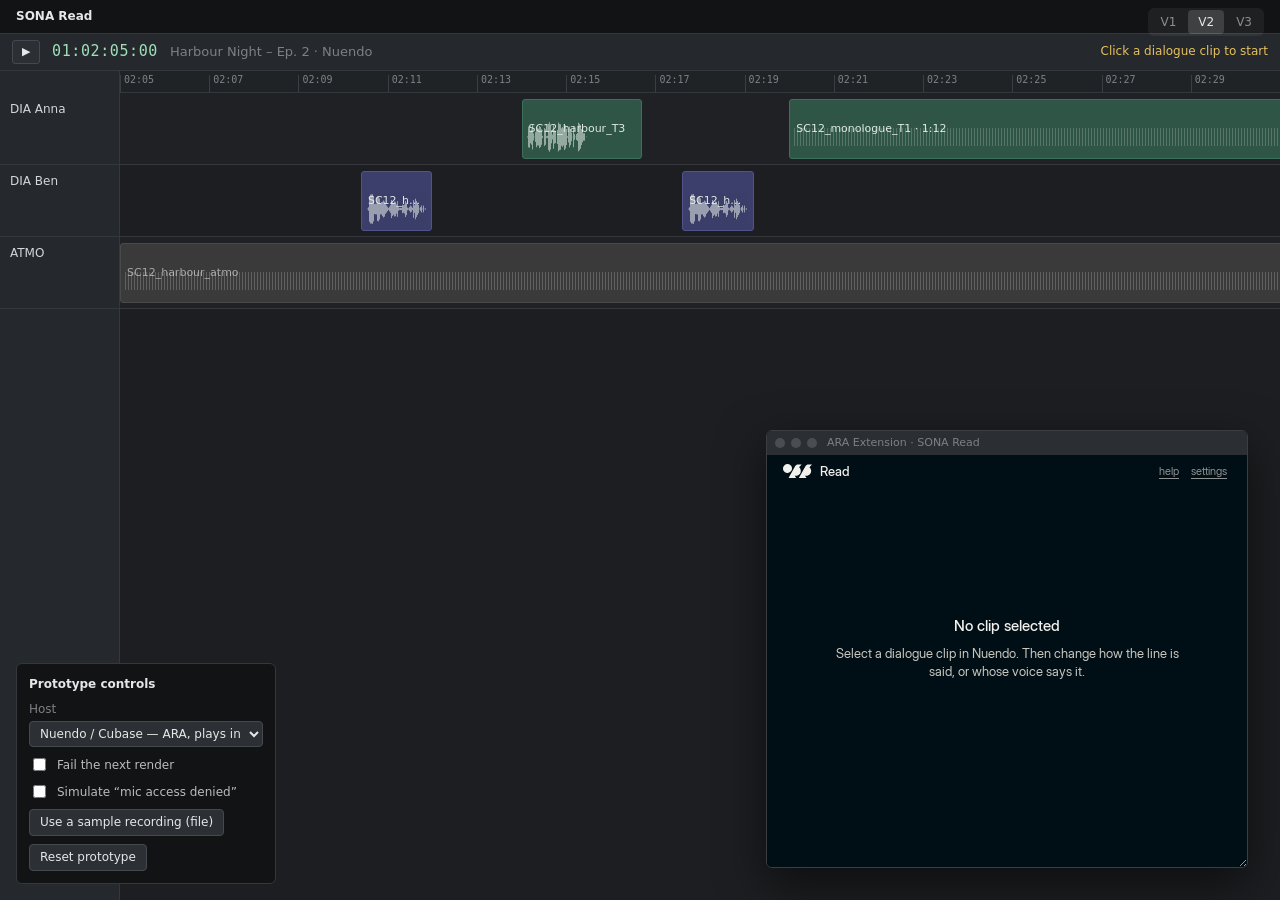
==== commit 5a242d7e: "Add prototype V3 (branded plugin) with help, settings and a clearer Perform button - prototype/plugi" ====
--- a/prototype/flow-1-read-v3/index.html
+++ b/prototype/flow-1-read-v3/index.html
@@ -7,12 +7,11 @@
   <link rel="stylesheet" href="styles.css">
   <link rel="stylesheet" href="sona-v3.css">
   <style>
-    /* Prototype version switch (not part of the product) */
-    .proto-bar { align-items: center; }
-    .proto-ver { display: inline-flex; gap: 2px; padding: 2px; border: 1px solid var(--host-border); border-radius: 4px; align-self: center; }
-    .proto-ver a { padding: 2px 8px; border-radius: 3px; color: var(--host-text-dim); text-decoration: none; font-weight: 500; }
-    .proto-ver a:hover { color: #e6e7e8; }
-    .proto-ver a[aria-current="page"] { background: #2a2e33; color: #e6e7e8; }
+    /* Prototype version switch (not part of the product): same place and look in every version */
+    .proto-ver{position:fixed;top:8px;right:16px;z-index:1000;display:inline-flex;gap:2px;margin:0;padding:2px;border:0;border-radius:6px;background:rgba(255,255,255,.06);font:500 12px/18px system-ui,-apple-system,"Segoe UI",sans-serif;letter-spacing:0}
+    .proto-ver a{padding:3px 10px;border-radius:4px;color:rgba(230,231,232,.55);text-decoration:none;transition:background 140ms,color 140ms}
+    .proto-ver a:hover{color:#e6e7e8}
+    .proto-ver a[aria-current="page"]{background:rgba(255,255,255,.14);color:#e6e7e8}
   </style>
 </head>
 <body>
@@ -20,7 +19,7 @@
   <!-- Prototype bar (not part of the product) -->
   <header class="proto-bar">
     <div class="proto-bar__title"><strong>SONA Read</strong></div>
-    <nav class="proto-ver" aria-label="Prototype version"><a href="../flow-1-read-v2/index.html" data-port="5174">V1</a><a href="../flow-1-read-v3/index.html" data-port="5176" aria-current="page">V2</a></nav>
+    <nav class="proto-ver" aria-label="Prototype version"><a href="../flow-1-read-v2/index.html" data-port="5174">V1</a><a href="../flow-1-read-v3/index.html" data-port="5176" aria-current="page">V2</a><a href="../plugin-v3/index.html" data-port="5178">V3</a></nav>
   </header>
 
   <!-- Fake host (DAW) -->
@@ -129,9 +128,9 @@
   </aside>
 
   <script>
-    // Each version also runs on its own local server (5174 = v2, 5176 = v3): point the switch there
+    // Each version also runs on its own local server (5174 = V1, 5176 = V2, 5178 = V3): point the switch there
     (function () {
-      if (location.port !== '5174' && location.port !== '5176') return;
+      if (!['5174', '5176', '5178'].includes(location.port)) return;
       document.querySelectorAll('.proto-ver a').forEach(function (a) { a.href = location.protocol + '//' + location.hostname + ':' + a.dataset.port + '/'; });
     })();
   </script>
